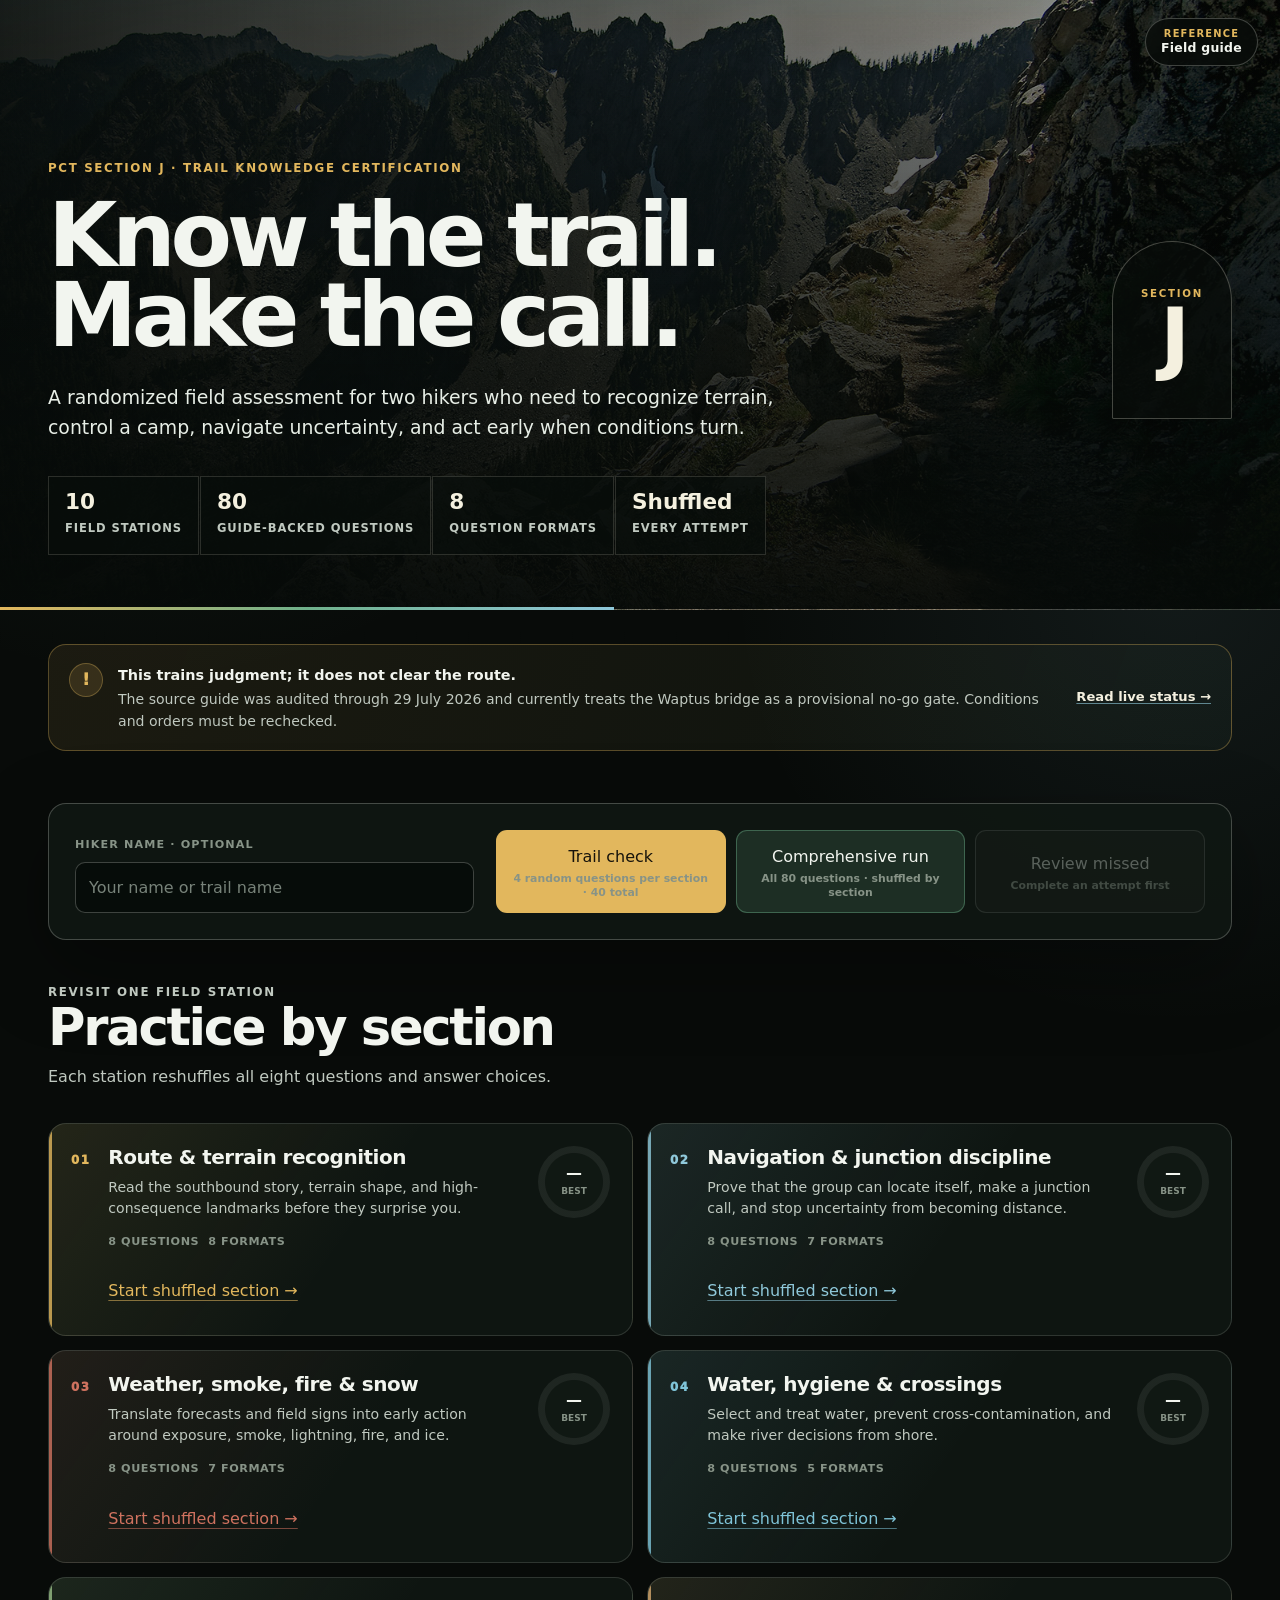
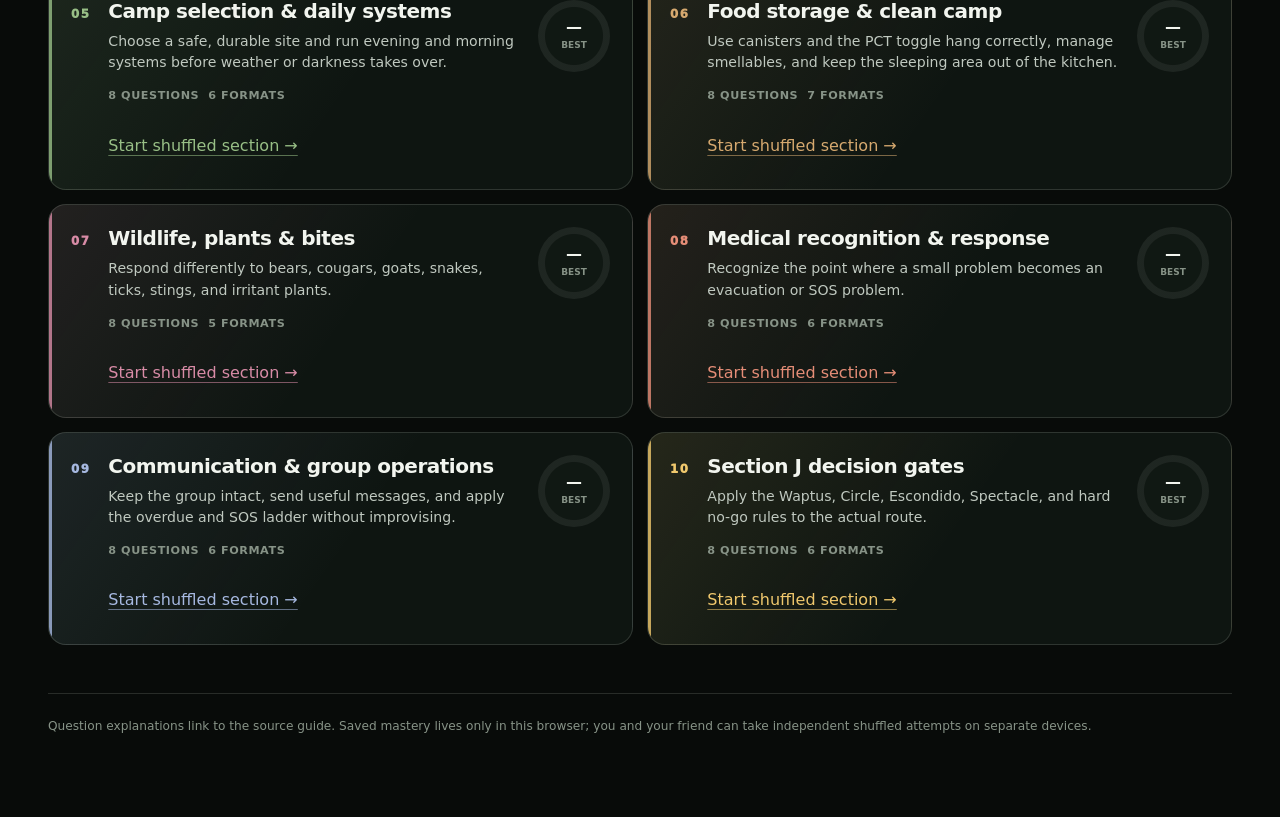
==== quiz.html @ 345c698d "Add randomized Section J trail quiz" ====
<!doctype html>
<html lang="en">
  <head>
    <meta charset="utf-8" />
    <meta name="viewport" content="width=device-width, initial-scale=1" />
    <meta name="color-scheme" content="dark" />
    <meta
      name="description"
      content="A randomized, section-based trail knowledge quiz for the PCT Section J field guide."
    />
    <title>Section J Trail Knowledge Check</title>
    <link
      rel="icon"
      href="data:image/svg+xml,%3Csvg xmlns='http://www.w3.org/2000/svg' viewBox='0 0 64 64'%3E%3Crect width='64' height='64' rx='12' fill='%23080c0a'/%3E%3Cpath d='M10 50 28 14l10 19 6-10 10 27H10z' fill='%23e2b75d'/%3E%3C/svg%3E"
    />
    <link rel="stylesheet" href="styles.css?v=20260730b" />
    <link rel="stylesheet" href="quiz.css?v=20260730b" />
  </head>
  <body class="quiz-page">
    <a class="page-switcher" href="index.html">
      <span>Reference</span>
      Field guide
    </a>

    <main id="quiz-app" class="quiz-shell">
      <section id="quiz-loading" class="quiz-loading" aria-live="polite">
        <span class="loading-pulse" aria-hidden="true"></span>
        Preparing the trail deck…
      </section>
    </main>

    <noscript>
      <p class="quiz-noscript">
        This quiz needs JavaScript to shuffle questions, score answers, and save section mastery.
      </p>
    </noscript>

    <script src="quiz-data.js?v=20260730b"></script>
    <script src="quiz.js?v=20260730b"></script>
  </body>
</html>
---- styles.css ----
:root {
  color-scheme: dark;
  --bg: #080b09;
  --surface: #111815;
  --surface-soft: #17211d;
  --surface-cold: #10212a;
  --text: #f2f5ef;
  --muted: #c0c9c0;
  --subtle: #879387;
  --line: rgba(236, 243, 235, 0.14);
  --line-strong: rgba(236, 243, 235, 0.24);
  --evergreen: #6fb18b;
  --glacier: #8fc8da;
  --snow: #f4f0df;
  --sun: #e2b75d;
  --ember: #cf725f;
  --berry: #d88ba6;
  --code: #b9e3ca;
}

* {
  box-sizing: border-box;
}

html {
  scroll-behavior: smooth;
}

body {
  background: var(--bg);
  color: var(--text);
  font: 16px/1.7 ui-sans-serif, system-ui, -apple-system, BlinkMacSystemFont, "Segoe UI", sans-serif;
  margin: 0;
  overflow-x: hidden;
}

a {
  color: var(--glacier);
  text-decoration-color: rgba(143, 200, 218, 0.62);
  text-decoration-thickness: 0.08em;
  text-underline-offset: 0.18em;
}

a:hover {
  color: #c7ecf4;
}

.page-switcher {
  align-items: center;
  backdrop-filter: blur(14px);
  background: rgba(8, 11, 9, 0.82);
  border: 1px solid var(--line-strong);
  border-radius: 999px;
  color: var(--text);
  display: inline-flex;
  flex-direction: column;
  font-size: 0.78rem;
  font-weight: 850;
  gap: 1px;
  letter-spacing: 0.02em;
  line-height: 1.1;
  padding: 10px 15px;
  position: fixed;
  right: 22px;
  text-align: right;
  text-decoration: none;
  top: 18px;
  z-index: 50;
}

.page-switcher span {
  color: var(--sun);
  font-size: 0.62rem;
  letter-spacing: 0.12em;
  text-transform: uppercase;
}

.page-switcher:hover {
  background: rgba(20, 31, 25, 0.94);
  border-color: rgba(143, 200, 218, 0.56);
  color: var(--snow);
}

.markdown-body {
  margin: 0 auto;
  max-width: 1060px;
  padding: 0 0 60px;
  width: min(1060px, calc(100% - 48px));
}

.loading {
  color: var(--muted);
  padding: 64px 0;
}

.guide-hero {
  align-items: end;
  background:
    linear-gradient(180deg, rgba(5, 9, 7, 0.18), rgba(5, 9, 7, 0.82)),
    linear-gradient(90deg, rgba(5, 9, 7, 0.88), rgba(5, 9, 7, 0.22)),
    url("assets/images/section-j-kendall.jpg") center / cover;
  border-bottom: 1px solid var(--line-strong);
  display: grid;
  grid-template-columns: minmax(0, 1fr);
  margin-left: 50%;
  min-height: min(720px, 76vh);
  padding: 96px max(24px, calc((100vw - 1060px) / 2)) 58px;
  transform: translateX(-50%);
  width: 100vw;
}

.guide-hero > div {
  max-width: 980px;
  min-width: 0;
  width: 100%;
}

.markdown-body .guide-hero h1 {
  font-size: 5.2rem;
  line-height: 0.98;
  margin: 0;
  max-width: 980px;
  min-width: 0;
  overflow-wrap: anywhere;
  text-wrap: balance;
}

.hero-kicker {
  color: var(--sun);
  font-size: 0.82rem;
  font-weight: 800;
  margin: 0 0 16px;
  max-width: 100%;
  overflow-wrap: anywhere;
  text-transform: uppercase;
}

.hero-deck {
  color: #edf4eb;
  font-size: 1.24rem;
  line-height: 1.55;
  margin: 24px 0 0;
  max-width: 780px;
  min-width: 0;
  overflow-wrap: anywhere;
}

.hero-facts {
  display: grid;
  gap: 1px;
  grid-template-columns: repeat(4, minmax(0, 1fr));
  margin-top: 34px;
  max-width: 980px;
}

.hero-facts span {
  background: rgba(12, 18, 15, 0.68);
  border: 1px solid rgba(244, 240, 223, 0.14);
  color: var(--muted);
  min-width: 0;
  padding: 14px 16px;
}

.hero-facts strong {
  color: var(--snow);
  display: block;
  font-size: 0.78rem;
  margin-bottom: 4px;
  text-transform: uppercase;
}

.guide-nav {
  border-bottom: 1px solid var(--line-strong);
  border-top: 1px solid var(--line-strong);
  margin: 32px 0 58px;
  padding: 20px 0;
}

.guide-nav-title {
  color: var(--sun);
  font-size: 0.82rem;
  font-weight: 850;
  margin: 0 0 12px;
  text-transform: uppercase;
}

.guide-nav ol {
  display: grid;
  gap: 8px 18px;
  grid-template-columns: repeat(3, minmax(0, 1fr));
  list-style: none;
  margin: 0;
  padding: 0;
}

.guide-nav a {
  color: var(--text);
  display: block;
  font-size: 0.94rem;
  line-height: 1.35;
  text-decoration: none;
}

.guide-nav a:hover {
  color: var(--glacier);
}

.unit-toggle {
  align-items: center;
  display: flex;
  gap: 8px;
  justify-content: flex-end;
  margin: -34px 0 52px;
}

.unit-toggle-label {
  color: var(--sun);
  font-size: 0.76rem;
  font-weight: 850;
  margin-right: 2px;
  text-transform: uppercase;
}

.unit-toggle button {
  appearance: none;
  background: rgba(17, 24, 21, 0.82);
  border: 1px solid var(--line-strong);
  border-radius: 8px;
  color: var(--muted);
  cursor: pointer;
  font: inherit;
  font-size: 0.84rem;
  font-weight: 800;
  line-height: 1;
  min-width: 42px;
  padding: 10px 12px;
}

.unit-toggle button:hover,
.unit-toggle button.is-selected {
  background: rgba(143, 200, 218, 0.15);
  border-color: rgba(143, 200, 218, 0.55);
  color: var(--snow);
}

.altitude-value {
  white-space: nowrap;
}

.trek-profile {
  margin: 30px 0 40px;
}

.trek-profile-shell {
  background:
    linear-gradient(180deg, rgba(143, 200, 218, 0.08), rgba(111, 177, 139, 0.03)),
    #0b1210;
  border: 1px solid var(--line-strong);
  border-radius: 8px;
  overflow: hidden;
}

.trek-profile-svg {
  display: block;
  height: auto;
  min-width: 860px;
  width: 100%;
}

.trek-profile-shell {
  overflow-x: auto;
  scrollbar-color: rgba(143, 200, 218, 0.56) rgba(236, 243, 235, 0.08);
  scrollbar-width: thin;
  -webkit-overflow-scrolling: touch;
}

.trek-profile-gridline {
  stroke: rgba(236, 243, 235, 0.1);
  stroke-width: 1;
}

.trek-profile-distance-line {
  stroke: rgba(236, 243, 235, 0.05);
  stroke-width: 1;
}

.trek-profile-camp-line {
  stroke: rgba(241, 216, 142, 0.42);
  stroke-dasharray: 4 7;
  stroke-width: 1.3;
}

.trek-profile-axis {
  stroke: rgba(236, 243, 235, 0.42);
  stroke-width: 1.2;
}

.trek-profile-area {
  fill: url("#trek-profile-fill");
  opacity: 0.95;
}

.trek-profile-line {
  fill: none;
  stroke: #8fc8da;
  stroke-linecap: round;
  stroke-linejoin: round;
  stroke-width: 4;
}

.trek-profile-marker circle {
  fill: #cfe7f0;
  stroke: #0b1210;
  stroke-width: 2.4;
}

.trek-profile-marker.is-camp circle {
  fill: #f1d88e;
}

.trek-profile-marker:focus-visible circle {
  outline: none;
  stroke: #ffffff;
  stroke-width: 4;
}

.trek-profile-axis-label,
.trek-profile-axis-title,
.trek-profile-camp-label,
.trek-profile-point-label {
  font-family: ui-sans-serif, system-ui, -apple-system, BlinkMacSystemFont, "Segoe UI", sans-serif;
}

.trek-profile-axis-label {
  fill: var(--muted);
  font-size: 14px;
  font-weight: 750;
}

.trek-profile-axis-title {
  fill: var(--muted);
  font-size: 14px;
  font-weight: 800;
}

.trek-profile-camp-label {
  fill: #f1d88e;
  font-size: 13px;
  font-weight: 900;
}

.trek-profile-point-label {
  fill: var(--snow);
  font-size: 14px;
  font-weight: 900;
  paint-order: stroke;
  stroke: #0b1210;
  stroke-linejoin: round;
  stroke-width: 4;
}

.trek-profile-point-altitude {
  fill: var(--muted);
  font-size: 12px;
  font-weight: 850;
}

.trek-profile-list {
  border-top: 1px solid var(--line);
  display: grid;
  gap: 0;
  grid-template-columns: repeat(2, minmax(0, 1fr));
  list-style: none;
  margin: 0;
  min-width: 860px;
  padding: 0;
}

.trek-profile-list li {
  border-top: 1px solid rgba(236, 243, 235, 0.06);
  display: grid;
  gap: 5px;
  padding: 13px 16px;
}

.trek-profile-list li:nth-child(odd) {
  border-right: 1px solid rgba(236, 243, 235, 0.06);
}

.trek-profile-list strong {
  color: var(--snow);
  font-size: 0.88rem;
  line-height: 1.25;
}

.trek-profile-list span {
  color: var(--muted);
  font-size: 0.82rem;
  line-height: 1.35;
}

.markdown-body > :first-child:not(.guide-hero) {
  margin-top: 64px;
}

.markdown-body h1,
.markdown-body h2,
.markdown-body h3,
.markdown-body h4,
.markdown-body h5,
.markdown-body h6 {
  line-height: 1.18;
  margin: 2.2em 0 0.72em;
  overflow-wrap: anywhere;
}

.markdown-body h1 {
  font-size: 3.1rem;
}

.markdown-body h2 {
  border-top: 1px solid var(--line);
  color: var(--snow);
  font-size: 2.05rem;
  padding-top: 1.2em;
}

.markdown-body h3 {
  color: #e3ece2;
  font-size: 1.42rem;
}

.markdown-body h4 {
  color: var(--sun);
  font-size: 1rem;
}

.markdown-body h5,
.markdown-body h6 {
  color: var(--muted);
  font-size: 0.95rem;
  text-transform: uppercase;
}

.markdown-body p,
.markdown-body li,
.markdown-body dd {
  color: var(--text);
  overflow-wrap: anywhere;
  word-break: normal;
}

.markdown-body p,
.markdown-body ul,
.markdown-body ol,
.markdown-body dl {
  margin: 0 0 1.08em;
}

.markdown-body ul,
.markdown-body ol {
  padding-left: 1.35em;
}

.markdown-body li + li {
  margin-top: 0.32em;
}

.markdown-body strong {
  color: var(--snow);
}

.markdown-body em {
  color: #dce8dd;
}

.markdown-body hr,
.footnotes-sep {
  border: 0;
  border-top: 1px solid var(--line);
  margin: 34px 0;
}

.quick-grid {
  display: grid;
  gap: 14px;
  grid-template-columns: repeat(3, minmax(0, 1fr));
  margin: 24px 0 38px;
}

.quick-grid > div {
  background: var(--surface);
  border: 1px solid var(--line);
  border-radius: 8px;
  min-width: 0;
  padding: 18px;
}

.quick-grid strong {
  color: var(--sun);
  display: block;
  font-size: 0.78rem;
  margin-bottom: 8px;
  text-transform: uppercase;
}

blockquote {
  border-left: 3px solid var(--evergreen);
  color: var(--muted);
  margin: 24px 0;
  padding: 2px 0 2px 18px;
}

blockquote p {
  color: var(--muted);
}

.callout {
  background: rgba(17, 24, 21, 0.82);
  border: 1px solid var(--line);
  border-left: 5px solid var(--evergreen);
  border-radius: 8px;
  margin: 26px 0 32px;
  padding: 16px 18px 16px 20px;
}

.callout p:last-child,
.callout ul:last-child,
.callout ol:last-child {
  margin-bottom: 0;
}

.callout::before {
  color: var(--sun);
  content: attr(data-callout);
  display: block;
  font-size: 0.74rem;
  font-weight: 850;
  margin-bottom: 8px;
  text-transform: uppercase;
}

.callout-tip,
.callout-field,
.callout-gear {
  border-left-color: var(--evergreen);
}

.callout-note,
.callout-water {
  border-left-color: var(--glacier);
}

.callout-important,
.callout-decision,
.callout-check {
  border-left-color: var(--sun);
}

.callout-warning,
.callout-caution,
.callout-emergency,
.callout-fire {
  border-left-color: var(--ember);
}

.table-wrap {
  border-bottom: 1px solid var(--line-strong);
  border-top: 1px solid var(--line-strong);
  margin: 28px 0 38px;
  overflow: visible;
}

.table-wrap.is-wide {
  margin-left: 50%;
  transform: translateX(-50%);
  width: min(1480px, calc(100vw - 48px));
}

.table-wrap.is-dense {
  width: min(1680px, calc(100vw - 32px));
}

table {
  border-collapse: collapse;
  min-width: 0;
  table-layout: fixed;
  width: 100%;
}

th,
td {
  border-bottom: 1px solid var(--line);
  overflow-wrap: anywhere;
  padding: 12px 13px;
  text-align: left;
  vertical-align: top;
}

th {
  background: rgba(143, 200, 218, 0.09);
  color: var(--snow);
  font-size: 0.78rem;
  font-weight: 850;
  line-height: 1.35;
  text-transform: uppercase;
}

td {
  color: #dde7df;
  font-size: 0.94rem;
  line-height: 1.5;
}

tbody tr:last-child td {
  border-bottom: 0;
}

tbody tr:hover {
  background: rgba(255, 255, 255, 0.028);
}

.table-wrap.is-wide th,
.table-wrap.is-wide td {
  padding-left: 10px;
  padding-right: 10px;
}

.table-wrap.is-dense th,
.table-wrap.is-dense td {
  padding: 9px 7px;
}

.table-wrap.is-dense th {
  font-size: 0.67rem;
}

.table-wrap.is-dense td {
  font-size: 0.79rem;
  line-height: 1.42;
}

pre {
  background: #080d0b;
  border: 1px solid var(--line);
  border-radius: 8px;
  margin: 22px 0 30px;
  overflow-x: auto;
  padding: 18px;
  position: relative;
}

pre[data-language]::before {
  color: var(--subtle);
  content: attr(data-language);
  font-size: 0.72rem;
  font-weight: 850;
  position: absolute;
  right: 12px;
  text-transform: uppercase;
  top: 8px;
}

code,
kbd,
samp {
  font-family: "SFMono-Regular", Consolas, "Liberation Mono", monospace;
}

code {
  color: var(--code);
  font-size: 0.92em;
}

:not(pre) > code {
  background: rgba(143, 200, 218, 0.09);
  border: 1px solid rgba(143, 200, 218, 0.18);
  border-radius: 4px;
  padding: 0.08em 0.28em;
}

mark {
  background: rgba(226, 183, 93, 0.28);
  color: #fff8df;
  padding: 0 0.12em;
}

.contains-task-list {
  list-style: none;
  padding-left: 0;
}

.task-list-item {
  align-items: flex-start;
  display: flex;
  gap: 0.55em;
}

.task-list-item input {
  accent-color: var(--evergreen);
  margin-top: 0.4em;
}

.markdown-body img,
.markdown-body video {
  display: block;
  height: auto;
  max-width: 100%;
}

.markdown-body > p > img:only-child,
.markdown-body > img {
  border: 1px solid var(--line);
  border-radius: 8px;
  margin: 24px 0 30px;
}

.diagram-wrap {
  margin: 28px 0 38px;
}

.diagram-wrap.is-wide {
  margin-left: 50%;
  transform: translateX(-50%);
  width: min(1320px, calc(100vw - 48px));
}

.diagram-viewport {
  background:
    linear-gradient(180deg, rgba(236, 243, 235, 0.06), rgba(236, 243, 235, 0.02)),
    #0c1411;
  border: 1px solid var(--line-strong);
  border-radius: 8px;
  overflow-x: auto;
  padding: 22px;
  scrollbar-color: rgba(143, 200, 218, 0.56) rgba(236, 243, 235, 0.08);
  scrollbar-width: thin;
  width: 100%;
  -webkit-overflow-scrolling: touch;
}

.diagram-svg {
  display: block;
  height: auto;
  margin: 0 auto;
  max-width: 100%;
  width: min(100%, var(--diagram-natural-width, 100%));
}

.diagram-wrap.is-tall .diagram-svg {
  max-height: min(820px, 78vh);
  width: auto;
}

.bear-hang-figure {
  margin: 28px 0 38px;
}

.bear-hang-viewport {
  background: #0c1411;
  border: 1px solid var(--line-strong);
  border-radius: 8px;
  overflow-x: auto;
  scrollbar-color: rgba(143, 200, 218, 0.56) rgba(236, 243, 235, 0.08);
  scrollbar-width: thin;
  width: 100%;
  -webkit-overflow-scrolling: touch;
}

.bear-hang-viewport img {
  display: block;
  height: auto;
  max-width: none;
  min-width: 760px;
  width: 100%;
}

.bear-hang-figure figcaption {
  border-left: 2px solid rgba(143, 200, 218, 0.48);
  color: var(--muted);
  font-size: 0.88rem;
  line-height: 1.5;
  margin-top: 10px;
  padding-left: 12px;
}

.diagram-error {
  border-left: 3px solid var(--ember);
  margin: 24px 0 34px;
  padding-left: 16px;
}

.diagram-error pre {
  margin-bottom: 0;
}

.diagram-message {
  color: var(--muted);
  margin: 0 0 12px;
}

.markdown-body div:has(> figure) {
  display: grid;
  gap: 18px;
  grid-template-columns: repeat(3, minmax(0, 1fr));
  margin: 18px 0 38px;
}

.markdown-body div:has(> figure) figure {
  margin: 0;
  min-width: 0;
}

.markdown-body div:has(> figure) img {
  aspect-ratio: 4 / 3;
  border: 1px solid var(--line);
  border-radius: 8px;
  display: block;
  object-fit: cover;
  width: 100%;
}

.markdown-body div:has(> figure) figcaption {
  color: var(--muted);
  font-size: 0.86rem;
  line-height: 1.45;
  padding: 10px 2px 0;
}

.photo-grid,
.figure-grid {
  display: grid;
  gap: 16px;
  grid-template-columns: repeat(12, minmax(0, 1fr));
  margin: 26px 0 42px;
}

.photo-grid > figure,
.figure-grid > figure {
  grid-column: span 4;
  margin: 0;
  min-width: 0;
}

.photo-grid.is-two > figure,
.figure-grid.is-two > figure {
  grid-column: span 6;
}

.photo-grid.is-featured > figure:first-child,
.figure-grid.is-featured > figure:first-child {
  grid-column: span 7;
  grid-row: span 2;
}

.photo-grid.is-featured > figure:not(:first-child),
.figure-grid.is-featured > figure:not(:first-child) {
  grid-column: span 5;
}

.photo-grid.is-tight,
.figure-grid.is-tight {
  gap: 10px;
}

.photo-grid img,
.figure-grid img {
  aspect-ratio: 4 / 3;
  border: 1px solid var(--line);
  border-radius: 8px;
  display: block;
  object-fit: cover;
  width: 100%;
}

.photo-grid.is-panorama img,
.figure-grid.is-panorama img {
  aspect-ratio: 16 / 9;
}

.photo-grid figcaption,
.figure-grid figcaption {
  border-left: 2px solid rgba(143, 200, 218, 0.48);
  color: var(--muted);
  font-size: 0.84rem;
  line-height: 1.42;
  margin-top: 10px;
  padding: 0 0 0 10px;
}

.figure-plate {
  margin: 30px 0 42px;
}

.figure-plate img {
  aspect-ratio: var(--figure-ratio, 16 / 10);
  border: 1px solid var(--line-strong);
  border-radius: 8px;
  object-fit: cover;
  width: 100%;
}

.figure-plate figcaption {
  border-bottom: 1px solid var(--line);
  color: var(--muted);
  font-size: 0.88rem;
  line-height: 1.5;
  padding: 12px 0 14px;
}

.field-manual,
.manual-panel {
  background:
    linear-gradient(180deg, rgba(143, 200, 218, 0.08), rgba(111, 177, 139, 0.04)),
    rgba(12, 18, 15, 0.9);
  border: 1px solid var(--line-strong);
  border-radius: 8px;
  margin: 32px 0 40px;
  padding: 22px;
  position: relative;
}

.field-manual::before,
.manual-panel::before {
  color: var(--sun);
  content: "Field manual";
  display: block;
  font-size: 0.72rem;
  font-weight: 850;
  letter-spacing: 0;
  margin-bottom: 12px;
  text-transform: uppercase;
}

.manual-panel::before {
  content: "Manual panel";
}

.field-manual[data-label]::before,
.manual-panel[data-label]::before {
  content: attr(data-label);
}

.field-manual > h2:first-child,
.field-manual > h3:first-child,
.field-manual > h4:first-child,
.manual-panel > h2:first-child,
.manual-panel > h3:first-child,
.manual-panel > h4:first-child {
  border-top: 0;
  margin-top: 0;
  padding-top: 0;
}

.field-manual > :last-child,
.manual-panel > :last-child,
.manual-grid > :last-child,
.procedure-card > :last-child,
.expert-drill > :last-child,
.drill-grid > :last-child,
.gear-item > :last-child,
.mini-diagram > :last-child {
  margin-bottom: 0;
}

.manual-kicker {
  color: var(--glacier);
  font-size: 0.76rem;
  font-weight: 850;
  margin: 0 0 8px;
  text-transform: uppercase;
}

.manual-title {
  color: var(--snow);
  font-size: 1.28rem;
  line-height: 1.2;
  margin: 0 0 12px;
}

.manual-grid {
  background: var(--line);
  border: 1px solid var(--line);
  border-radius: 8px;
  display: grid;
  gap: 1px;
  grid-template-columns: repeat(3, minmax(0, 1fr));
  margin: 18px 0 6px;
  overflow: hidden;
}

.manual-grid > * {
  background: rgba(8, 13, 11, 0.92);
  margin: 0;
  min-width: 0;
  padding: 14px 16px;
}

.manual-rule {
  border-top: 1px solid var(--line);
  color: #dfe9df;
  margin: 18px 0 0;
  padding-top: 14px;
}

.procedure {
  counter-reset: procedure-step;
  display: grid;
  gap: 12px;
  margin: 28px 0 40px;
}

.procedure-card {
  background: rgba(17, 24, 21, 0.86);
  border: 1px solid var(--line);
  border-left: 4px solid var(--glacier);
  border-radius: 8px;
  counter-increment: procedure-step;
  display: grid;
  gap: 4px 16px;
  grid-template-columns: 4.2rem minmax(0, 1fr);
  min-width: 0;
  padding: 16px 18px 16px 14px;
}

.procedure-card::before {
  color: var(--sun);
  content: counter(procedure-step, decimal-leading-zero);
  font-size: 1.12rem;
  font-weight: 850;
  grid-row: 1 / span 4;
  line-height: 1;
  padding-top: 0.18em;
}

.procedure-card[data-step]::before {
  content: attr(data-step);
}

.procedure-card.is-critical {
  border-left-color: var(--ember);
}

.procedure-card.is-check {
  border-left-color: var(--sun);
}

.procedure-card > * {
  grid-column: 2;
  margin-bottom: 0.46em;
}

.procedure-card > h3:first-child,
.procedure-card > h4:first-child,
.procedure-card > h5:first-child {
  color: var(--snow);
  margin: 0 0 0.28em;
}

.expert-drill {
  background:
    linear-gradient(90deg, rgba(226, 183, 93, 0.12), transparent 42%),
    rgba(15, 21, 18, 0.92);
  border: 1px solid var(--line-strong);
  border-radius: 8px;
  border-top: 3px solid var(--sun);
  margin: 30px 0 40px;
  padding: 20px 22px;
}

.expert-drill::before {
  color: var(--sun);
  content: "Expert drill";
  display: block;
  font-size: 0.72rem;
  font-weight: 850;
  margin-bottom: 10px;
  text-transform: uppercase;
}

.expert-drill[data-label]::before {
  content: attr(data-label);
}

.drill-grid {
  background: var(--line);
  border: 1px solid var(--line);
  border-radius: 8px;
  display: grid;
  gap: 1px;
  grid-template-columns: repeat(3, minmax(0, 1fr));
  margin: 16px 0 4px;
  overflow: hidden;
}

.drill-grid > * {
  background: rgba(8, 13, 11, 0.9);
  margin: 0;
  min-width: 0;
  padding: 13px 15px;
}

.drill-step {
  border-top: 1px solid var(--line);
  margin-top: 16px;
  padding-top: 14px;
}

.drill-metric {
  color: var(--glacier);
  display: block;
  font-size: 0.76rem;
  font-weight: 850;
  margin-bottom: 5px;
  text-transform: uppercase;
}

.hazard-matrix {
  background: var(--line);
  border: 1px solid var(--line-strong);
  border-radius: 8px;
  display: grid;
  gap: 1px;
  grid-template-columns: minmax(180px, 1.05fr) repeat(3, minmax(0, 1fr));
  margin: 28px 0 40px;
  overflow: hidden;
}

.hazard-matrix > * {
  background: rgba(12, 18, 15, 0.94);
  margin: 0;
  min-width: 0;
  padding: 13px 15px;
}

.hazard-head {
  background: rgba(143, 200, 218, 0.11);
  color: var(--snow);
  font-size: 0.74rem;
  font-weight: 850;
  text-transform: uppercase;
}

.hazard-level,
.risk-low,
.risk-moderate,
.risk-high,
.risk-severe {
  border-left: 3px solid var(--evergreen);
  color: var(--snow);
  font-weight: 800;
  padding-left: 10px;
}

.risk-moderate {
  border-left-color: var(--sun);
}

.risk-high {
  border-left-color: var(--ember);
}

.risk-severe {
  border-left-color: var(--berry);
}

.packing-grid,
.gear-grid {
  display: grid;
  gap: 12px;
  grid-template-columns: repeat(auto-fit, minmax(min(230px, 100%), 1fr));
  margin: 26px 0 40px;
}

.gear-item {
  background: rgba(17, 24, 21, 0.84);
  border: 1px solid var(--line);
  border-radius: 8px;
  min-width: 0;
  padding: 16px;
}

.gear-item strong {
  color: var(--snow);
}

.gear-meta,
.gear-weight {
  color: var(--glacier);
  display: inline-block;
  font-size: 0.75rem;
  font-weight: 850;
  margin: 0 8px 8px 0;
  text-transform: uppercase;
}

.gear-check {
  list-style: none;
  margin: 12px 0 0;
  padding: 0;
}

.gear-check li {
  margin: 0;
  padding-left: 1.45em;
  position: relative;
}

.gear-check li + li {
  margin-top: 0.42em;
}

.gear-check li::before {
  border: 1px solid var(--evergreen);
  border-radius: 3px;
  content: "";
  height: 0.72em;
  left: 0;
  position: absolute;
  top: 0.46em;
  width: 0.72em;
}

.mini-diagram {
  background:
    linear-gradient(180deg, rgba(143, 200, 218, 0.08), rgba(111, 177, 139, 0.03)),
    repeating-linear-gradient(90deg, rgba(236, 243, 235, 0.045) 0 1px, transparent 1px 24px),
    #0c1411;
  border: 1px solid var(--line-strong);
  border-radius: 8px;
  margin: 28px 0 40px;
  overflow: hidden;
  padding: 18px;
}

.mini-diagram-grid {
  display: grid;
  gap: 10px;
  grid-template-columns: repeat(auto-fit, minmax(min(160px, 100%), 1fr));
}

.mini-flow {
  align-items: center;
  display: flex;
  gap: 10px;
  min-width: 0;
}

.mini-node {
  background: rgba(8, 13, 11, 0.84);
  border: 1px solid rgba(143, 200, 218, 0.34);
  border-radius: 7px;
  color: var(--text);
  min-width: 0;
  padding: 10px 12px;
}

.mini-node strong {
  color: var(--sun);
  display: block;
  font-size: 0.74rem;
  margin-bottom: 4px;
  text-transform: uppercase;
}

.mini-arrow {
  background: var(--glacier);
  flex: 0 0 30px;
  height: 1px;
  position: relative;
}

.mini-arrow::after {
  border-bottom: 4px solid transparent;
  border-left: 6px solid var(--glacier);
  border-top: 4px solid transparent;
  content: "";
  position: absolute;
  right: -1px;
  top: -3.5px;
}

.table-wrap:has(.instruction-table),
.table-wrap:has(.dense-instruction-table),
.table-wrap:has(.hazard-table),
.table-wrap:has(.gear-table) {
  background: rgba(8, 13, 11, 0.44);
  border-color: var(--line-strong);
  overflow-x: auto;
  scrollbar-color: rgba(143, 200, 218, 0.56) rgba(236, 243, 235, 0.08);
  scrollbar-width: thin;
  -webkit-overflow-scrolling: touch;
}

.instruction-table,
.dense-instruction-table,
.hazard-table,
.gear-table {
  min-width: min(860px, 100%);
}

.instruction-table th,
.dense-instruction-table th,
.hazard-table th,
.gear-table th {
  background: rgba(111, 177, 139, 0.11);
}

.instruction-table td,
.dense-instruction-table td {
  line-height: 1.44;
}

.dense-instruction-table th,
.dense-instruction-table td {
  padding: 9px 8px;
}

.dense-instruction-table th {
  font-size: 0.68rem;
}

.dense-instruction-table td {
  font-size: 0.82rem;
}

.hazard-table tbody td:first-child,
.gear-table tbody td:first-child {
  color: var(--snow);
  font-weight: 800;
}

.hazard-table .risk-low,
.hazard-table .risk-moderate,
.hazard-table .risk-high,
.hazard-table .risk-severe {
  display: block;
  min-height: 100%;
}

.footnotes {
  color: var(--muted);
  font-size: 0.9rem;
}

.footnotes-list {
  padding-left: 1.3em;
}

.footnote-backref {
  color: var(--sun);
  text-decoration: none;
}

@media (max-width: 980px) {
  .markdown-body .guide-hero h1 {
    font-size: 4.15rem;
  }

  .hero-facts,
  .quick-grid,
  .guide-nav ol {
    grid-template-columns: repeat(2, minmax(0, 1fr));
  }

  .markdown-body div:has(> figure) {
    grid-template-columns: repeat(2, minmax(0, 1fr));
  }

  .photo-grid > figure,
  .figure-grid > figure,
  .photo-grid.is-featured > figure:first-child,
  .figure-grid.is-featured > figure:first-child,
  .photo-grid.is-featured > figure:not(:first-child),
  .figure-grid.is-featured > figure:not(:first-child) {
    grid-column: span 6;
    grid-row: auto;
  }

  .manual-grid,
  .drill-grid {
    grid-template-columns: repeat(2, minmax(0, 1fr));
  }

  .hazard-matrix {
    grid-template-columns: repeat(2, minmax(0, 1fr));
  }

}

@media (max-width: 900px) {
  .table-wrap,
  .table-wrap.is-wide,
  .table-wrap.is-dense {
    border: 0;
    margin: 20px 0 34px;
    transform: none;
    width: auto;
  }

  table,
  thead,
  tbody,
  tr,
  th,
  td {
    display: block;
    min-width: 0;
    width: 100%;
  }

  thead {
    height: 1px;
    overflow: hidden;
    position: absolute;
    width: 1px;
  }

  tbody {
    display: grid;
    gap: 14px;
  }

  tbody tr,
  tbody tr:hover {
    background: rgba(17, 24, 21, 0.86);
    border: 1px solid var(--line);
    border-radius: 8px;
    overflow: hidden;
  }

  th,
  td,
  .table-wrap.is-dense th,
  .table-wrap.is-dense td {
    padding: 11px 12px;
  }

  td,
  .table-wrap.is-dense td {
    border-bottom: 1px solid var(--line);
    display: grid;
    font-size: 0.92rem;
    gap: 8px;
    grid-template-columns: minmax(98px, 30%) minmax(0, 1fr);
    line-height: 1.48;
  }

  td:last-child {
    border-bottom: 0;
  }

  td::before {
    color: var(--sun);
    content: attr(data-label);
    font-size: 0.7rem;
    font-weight: 850;
    line-height: 1.35;
    text-transform: uppercase;
  }
}

@media (max-width: 720px) {
  body {
    font-size: 15px;
  }

  .markdown-body {
    width: calc(100% - 28px);
  }

  .guide-page .page-switcher {
    right: 12px;
    top: 10px;
  }

  .guide-hero {
    margin-left: -14px;
    min-height: 74vh;
    padding: 76px 18px 34px;
    transform: none;
    width: calc(100% + 28px);
  }

  .guide-hero > div {
    max-width: 100%;
    min-width: 0;
  }

  .markdown-body .guide-hero h1 {
    font-size: 2.8rem;
    max-width: 100%;
    text-wrap: auto;
  }

  .hero-deck {
    font-size: 1rem;
    max-width: 100%;
  }

  .hero-facts,
  .quick-grid,
  .guide-nav ol {
    grid-template-columns: 1fr;
  }

  .hero-facts span {
    padding: 12px 14px;
  }

  .unit-toggle {
    justify-content: flex-start;
    margin: -28px 0 38px;
  }

  .markdown-body h1 {
    font-size: 2.1rem;
  }

  .markdown-body h2 {
    font-size: 1.55rem;
  }

  .markdown-body h3 {
    font-size: 1.24rem;
  }

  .markdown-body div:has(> figure) {
    grid-template-columns: 1fr;
  }

  .markdown-body div:has(> figure) img {
    aspect-ratio: 16 / 10;
  }

  .photo-grid,
  .figure-grid,
  .manual-grid,
  .drill-grid,
  .hazard-matrix {
    grid-template-columns: 1fr;
  }

  .trek-profile-svg,
  .trek-profile-list {
    min-width: 760px;
  }

  .trek-profile-list {
    grid-template-columns: 1fr;
  }

  .trek-profile-list li:nth-child(odd) {
    border-right: 0;
  }

  .photo-grid > figure,
  .figure-grid > figure,
  .photo-grid.is-two > figure,
  .figure-grid.is-two > figure,
  .photo-grid.is-featured > figure:first-child,
  .figure-grid.is-featured > figure:first-child,
  .photo-grid.is-featured > figure:not(:first-child),
  .figure-grid.is-featured > figure:not(:first-child) {
    grid-column: auto;
  }

  .field-manual,
  .manual-panel,
  .expert-drill,
  .mini-diagram {
    padding: 17px;
  }

  .procedure-card {
    grid-template-columns: 3.2rem minmax(0, 1fr);
    padding: 14px;
  }

  .mini-flow {
    align-items: stretch;
    flex-direction: column;
  }

  .mini-arrow {
    flex: 0 0 22px;
    height: 22px;
    margin-left: 14px;
    width: 1px;
  }

  .mini-arrow::after {
    border-left: 4px solid transparent;
    border-right: 4px solid transparent;
    border-top: 6px solid var(--glacier);
    bottom: -1px;
    left: -3.5px;
    right: auto;
    top: auto;
  }

  td,
  .table-wrap.is-dense td {
    grid-template-columns: minmax(88px, 34%) minmax(0, 1fr);
    padding: 10px 11px;
  }

  pre,
  .diagram-viewport {
    margin-left: -2px;
    margin-right: -2px;
    padding: 15px;
  }

  .diagram-wrap.is-wide {
    margin-left: -14px;
    transform: none;
    width: calc(100% + 28px);
  }

  .diagram-wrap.is-wide .diagram-svg {
    max-width: none;
    width: min(var(--diagram-natural-width, 760px), 980px);
  }

  .diagram-wrap.is-tall .diagram-svg {
    max-height: none;
    width: min(100%, var(--diagram-natural-width, 100%));
  }
}
---- quiz.css ----
:root {
  --quiz-bg: #080b09;
  --quiz-panel: rgba(15, 23, 19, 0.94);
  --quiz-panel-raised: #15211b;
  --quiz-panel-soft: #101813;
  --quiz-trail: rgba(226, 183, 93, 0.82);
  --quiz-correct: #8bd3a2;
  --quiz-wrong: #e58d77;
  --quiz-focus: #a9e0ef;
  --quiz-radius: 18px;
  --quiz-shadow: 0 28px 80px rgba(0, 0, 0, 0.34);
}

html {
  background: var(--quiz-bg);
}

.quiz-page {
  background:
    radial-gradient(circle at 12% 7%, rgba(111, 177, 139, 0.11), transparent 32rem),
    radial-gradient(circle at 92% 24%, rgba(143, 200, 218, 0.08), transparent 28rem),
    var(--quiz-bg);
  min-height: 100vh;
}

.quiz-page::before {
  background-image:
    linear-gradient(rgba(236, 243, 235, 0.025) 1px, transparent 1px),
    linear-gradient(90deg, rgba(236, 243, 235, 0.025) 1px, transparent 1px);
  background-size: 52px 52px;
  content: "";
  inset: 0;
  mask-image: linear-gradient(to bottom, black, transparent 78%);
  pointer-events: none;
  position: fixed;
}

.quiz-page button,
.quiz-page input,
.quiz-page select,
.quiz-page textarea {
  font: inherit;
}

.quiz-page button {
  -webkit-tap-highlight-color: transparent;
}

.quiz-page :focus-visible {
  outline: 3px solid var(--quiz-focus);
  outline-offset: 3px;
}

.quiz-shell {
  margin: 0 auto;
  max-width: 1240px;
  min-height: 100vh;
  padding: 0 28px 80px;
  position: relative;
}

.quiz-loading {
  align-items: center;
  color: var(--muted);
  display: flex;
  font-weight: 750;
  gap: 12px;
  justify-content: center;
  min-height: 80vh;
}

.loading-pulse {
  animation: pulse-marker 1.2s ease-in-out infinite;
  background: var(--sun);
  border-radius: 50%;
  box-shadow: 0 0 0 7px rgba(226, 183, 93, 0.12);
  height: 10px;
  width: 10px;
}

.quiz-noscript {
  background: #2a1714;
  border: 1px solid rgba(229, 141, 119, 0.48);
  color: var(--text);
  margin: 32px auto;
  max-width: 720px;
  padding: 18px;
}

.quiz-hero {
  align-items: end;
  background:
    linear-gradient(180deg, rgba(6, 10, 8, 0.08), rgba(6, 10, 8, 0.94)),
    linear-gradient(90deg, rgba(6, 10, 8, 0.9), rgba(6, 10, 8, 0.3)),
    url("assets/images/section-j-kendall.jpg") center 42% / cover;
  border-bottom: 1px solid var(--line-strong);
  display: grid;
  grid-template-columns: minmax(0, 1fr) auto;
  margin-left: 50%;
  min-height: 610px;
  padding: 104px max(28px, calc((100vw - 1184px) / 2)) 54px;
  position: relative;
  transform: translateX(-50%);
  width: 100vw;
}

.quiz-hero::after {
  background: linear-gradient(90deg, var(--sun), var(--evergreen), var(--glacier));
  bottom: -1px;
  content: "";
  height: 3px;
  left: 0;
  position: absolute;
  width: min(48vw, 720px);
}

.quiz-hero-copy {
  max-width: 900px;
}

.quiz-kicker,
.section-eyebrow {
  color: var(--sun);
  font-size: 0.74rem;
  font-weight: 900;
  letter-spacing: 0.14em;
  margin: 0 0 18px;
  text-transform: uppercase;
}

.quiz-hero h1 {
  font-size: clamp(3.2rem, 7vw, 6.8rem);
  letter-spacing: -0.06em;
  line-height: 0.89;
  margin: 0;
  max-width: 940px;
  text-wrap: balance;
}

.quiz-hero-deck {
  color: #e7eee6;
  font-size: 1.18rem;
  line-height: 1.6;
  margin: 26px 0 0;
  max-width: 760px;
}

.quiz-hero-stats {
  display: flex;
  flex-wrap: wrap;
  gap: 1px;
  margin-top: 34px;
}

.quiz-hero-stat {
  background: rgba(8, 13, 10, 0.72);
  border: 1px solid rgba(244, 240, 223, 0.15);
  min-width: 145px;
  padding: 14px 16px;
}

.quiz-hero-stat strong {
  color: var(--snow);
  display: block;
  font-size: 1.35rem;
  line-height: 1;
}

.quiz-hero-stat span {
  color: var(--muted);
  font-size: 0.72rem;
  font-weight: 800;
  letter-spacing: 0.08em;
  text-transform: uppercase;
}

.trail-badge {
  align-items: center;
  align-self: center;
  background: rgba(8, 13, 10, 0.76);
  border: 1px solid rgba(244, 240, 223, 0.26);
  border-radius: 999px 999px 24px 24px;
  box-shadow: 0 24px 70px rgba(0, 0, 0, 0.32);
  display: flex;
  flex-direction: column;
  height: 178px;
  justify-content: center;
  margin-left: 32px;
  width: 120px;
}

.trail-badge span {
  color: var(--sun);
  font-size: 0.64rem;
  font-weight: 900;
  letter-spacing: 0.17em;
  text-transform: uppercase;
}

.trail-badge strong {
  color: var(--snow);
  font-size: 5rem;
  letter-spacing: -0.08em;
  line-height: 0.9;
}

.quiz-advisory {
  align-items: start;
  background: linear-gradient(110deg, rgba(226, 183, 93, 0.09), rgba(111, 177, 139, 0.04));
  border: 1px solid rgba(226, 183, 93, 0.34);
  border-radius: var(--quiz-radius);
  display: grid;
  gap: 15px;
  grid-template-columns: auto minmax(0, 1fr) auto;
  margin: 34px 0 52px;
  padding: 18px 20px;
}

.advisory-mark {
  align-items: center;
  background: rgba(226, 183, 93, 0.14);
  border: 1px solid rgba(226, 183, 93, 0.32);
  border-radius: 50%;
  color: var(--sun);
  display: flex;
  font-weight: 950;
  height: 34px;
  justify-content: center;
  width: 34px;
}

.quiz-advisory strong {
  display: block;
  font-size: 0.9rem;
  margin-bottom: 2px;
}

.quiz-advisory p {
  color: var(--muted);
  font-size: 0.88rem;
  line-height: 1.5;
  margin: 0;
}

.quiz-advisory a {
  align-self: center;
  color: var(--snow);
  font-size: 0.82rem;
  font-weight: 850;
  white-space: nowrap;
}

.quiz-dashboard {
  display: grid;
  gap: 32px;
}

.quiz-control-panel {
  align-items: end;
  background: var(--quiz-panel);
  border: 1px solid var(--line-strong);
  border-radius: var(--quiz-radius);
  box-shadow: var(--quiz-shadow);
  display: grid;
  gap: 22px;
  grid-template-columns: minmax(210px, 0.72fr) minmax(0, 1.28fr);
  padding: 26px;
}

.field-label {
  color: var(--subtle);
  display: block;
  font-size: 0.7rem;
  font-weight: 900;
  letter-spacing: 0.1em;
  margin-bottom: 8px;
  text-transform: uppercase;
}

.player-field input,
.short-answer,
.scenario-answer,
.match-select {
  appearance: none;
  background: rgba(5, 10, 7, 0.72);
  border: 1px solid var(--line-strong);
  border-radius: 10px;
  color: var(--text);
  min-height: 48px;
  padding: 11px 13px;
  width: 100%;
}

.player-field input::placeholder,
.short-answer::placeholder,
.scenario-answer::placeholder {
  color: #778279;
}

.quiz-mode-actions {
  display: grid;
  gap: 10px;
  grid-template-columns: repeat(3, minmax(0, 1fr));
}

.primary-button,
.secondary-button,
.ghost-button,
.text-button,
.self-grade-button,
.order-button {
  border: 0;
  cursor: pointer;
  font-weight: 850;
}

.primary-button,
.secondary-button,
.ghost-button {
  border-radius: 11px;
  min-height: 50px;
  padding: 12px 17px;
}

.primary-button {
  background: var(--sun);
  color: #16130b;
}

.primary-button:hover {
  background: #f1ca72;
}

.secondary-button {
  background: rgba(111, 177, 139, 0.16);
  border: 1px solid rgba(111, 177, 139, 0.42);
  color: var(--text);
}

.secondary-button:hover {
  background: rgba(111, 177, 139, 0.25);
}

.ghost-button {
  background: rgba(236, 243, 235, 0.04);
  border: 1px solid var(--line-strong);
  color: var(--muted);
}

.ghost-button:hover:not(:disabled) {
  background: rgba(143, 200, 218, 0.1);
  border-color: rgba(143, 200, 218, 0.45);
  color: var(--text);
}

.ghost-button:disabled,
.primary-button:disabled,
.secondary-button:disabled {
  cursor: not-allowed;
  opacity: 0.42;
}

.button-note {
  color: var(--subtle);
  display: block;
  font-size: 0.68rem;
  font-weight: 650;
  line-height: 1.3;
  margin-top: 2px;
}

.section-heading {
  align-items: end;
  display: flex;
  gap: 20px;
  justify-content: space-between;
}

.section-heading h2,
.results-heading h1 {
  font-size: clamp(2rem, 4vw, 3.6rem);
  letter-spacing: -0.045em;
  line-height: 1;
  margin: 0;
}

.section-heading p {
  color: var(--muted);
  margin: 10px 0 0;
}

.section-grid {
  display: grid;
  gap: 14px;
  grid-template-columns: repeat(2, minmax(0, 1fr));
}

.section-card {
  background:
    linear-gradient(125deg, color-mix(in srgb, var(--section-color) 10%, transparent), transparent 52%),
    var(--quiz-panel);
  border: 1px solid var(--line);
  border-radius: var(--quiz-radius);
  display: grid;
  gap: 18px;
  grid-template-columns: auto minmax(0, 1fr) auto;
  min-height: 172px;
  overflow: hidden;
  padding: 22px;
  position: relative;
}

.section-card::before {
  background: var(--section-color);
  content: "";
  height: 100%;
  left: 0;
  opacity: 0.8;
  position: absolute;
  top: 0;
  width: 3px;
}

.section-number {
  color: var(--section-color);
  font-size: 0.74rem;
  font-weight: 950;
  letter-spacing: 0.12em;
  padding-top: 4px;
}

.section-card h3 {
  font-size: 1.25rem;
  letter-spacing: -0.025em;
  line-height: 1.15;
  margin: 0;
}

.section-card p {
  color: var(--muted);
  font-size: 0.88rem;
  line-height: 1.5;
  margin: 8px 0 13px;
}

.section-meta {
  color: var(--subtle);
  display: flex;
  flex-wrap: wrap;
  font-size: 0.7rem;
  font-weight: 800;
  gap: 9px;
  letter-spacing: 0.05em;
  text-transform: uppercase;
}

.mastery-ring {
  --score: 0;
  align-items: center;
  background:
    radial-gradient(circle, #101813 56%, transparent 58%),
    conic-gradient(var(--section-color) calc(var(--score) * 1%), rgba(236, 243, 235, 0.08) 0);
  border-radius: 50%;
  display: flex;
  flex-direction: column;
  height: 72px;
  justify-content: center;
  width: 72px;
}

.mastery-ring strong {
  font-size: 1rem;
  line-height: 1;
}

.mastery-ring span {
  color: var(--subtle);
  font-size: 0.56rem;
  font-weight: 850;
  margin-top: 3px;
  text-transform: uppercase;
}

.section-start {
  align-self: end;
  align-items: center;
  background: transparent;
  border: 0;
  color: var(--section-color);
  cursor: pointer;
  display: inline-flex;
  font-size: 0.78rem;
  font-weight: 900;
  grid-column: 2 / 4;
  justify-self: start;
  min-height: 44px;
  padding: 8px 0;
  text-decoration: underline;
  text-decoration-color: color-mix(in srgb, var(--section-color) 55%, transparent);
  text-underline-offset: 4px;
}

.question-view {
  min-height: 100vh;
  padding-top: 22px;
}

.quiz-topbar {
  align-items: center;
  display: grid;
  gap: 18px;
  grid-template-columns: auto minmax(0, 1fr) auto;
  min-height: 78px;
}

.text-button {
  background: transparent;
  color: var(--muted);
  min-height: 44px;
  padding: 8px 0;
}

.text-button:hover {
  color: var(--snow);
}

.progress-shell {
  justify-self: center;
  max-width: 660px;
  width: 100%;
}

.progress-meta {
  color: var(--muted);
  display: flex;
  font-size: 0.7rem;
  font-weight: 850;
  justify-content: space-between;
  letter-spacing: 0.06em;
  margin-bottom: 7px;
  text-transform: uppercase;
}

.progress-track {
  background: rgba(236, 243, 235, 0.08);
  border-radius: 999px;
  height: 5px;
  overflow: hidden;
}

.progress-fill {
  background: linear-gradient(90deg, var(--sun), var(--evergreen), var(--glacier));
  border-radius: inherit;
  height: 100%;
  transition: width 280ms ease;
}

.quiz-mode-pill {
  border: 1px solid var(--line-strong);
  border-radius: 999px;
  color: var(--subtle);
  font-size: 0.66rem;
  font-weight: 850;
  letter-spacing: 0.08em;
  padding: 8px 11px;
  text-transform: uppercase;
}

.quiz-workspace {
  display: grid;
  gap: 24px;
  grid-template-columns: 210px minmax(0, 1fr);
  margin-top: 28px;
}

.trail-ribbon {
  align-self: start;
  background: rgba(13, 20, 16, 0.76);
  border: 1px solid var(--line);
  border-radius: var(--quiz-radius);
  padding: 19px 15px;
  position: sticky;
  top: 22px;
}

.trail-ribbon-title {
  color: var(--subtle);
  font-size: 0.66rem;
  font-weight: 900;
  letter-spacing: 0.1em;
  margin: 0 0 16px;
  text-transform: uppercase;
}

.ribbon-list {
  display: grid;
  gap: 3px;
  list-style: none;
  margin: 0;
  padding: 0;
}

.ribbon-item {
  align-items: center;
  border-radius: 8px;
  color: #768179;
  display: grid;
  font-size: 0.7rem;
  font-weight: 750;
  gap: 9px;
  grid-template-columns: 18px minmax(0, 1fr);
  line-height: 1.3;
  padding: 7px 8px;
}

.ribbon-item::before {
  background: rgba(236, 243, 235, 0.09);
  border-radius: 50%;
  content: "";
  height: 8px;
  justify-self: center;
  width: 8px;
}

.ribbon-item.is-current {
  background: color-mix(in srgb, var(--ribbon-color) 12%, transparent);
  color: var(--text);
}

.ribbon-item.is-current::before {
  background: var(--ribbon-color);
  box-shadow: 0 0 0 5px color-mix(in srgb, var(--ribbon-color) 14%, transparent);
}

.ribbon-item.is-complete {
  color: var(--muted);
}

.ribbon-item.is-complete::before {
  background: var(--evergreen);
}

.question-stage {
  min-width: 0;
}

.question-card {
  background:
    linear-gradient(150deg, color-mix(in srgb, var(--question-color) 9%, transparent), transparent 40%),
    var(--quiz-panel);
  border: 1px solid var(--line-strong);
  border-radius: 24px;
  box-shadow: var(--quiz-shadow);
  min-height: 590px;
  overflow: hidden;
  padding: clamp(24px, 5vw, 50px);
  position: relative;
}

.question-card::before {
  background: var(--question-color);
  content: "";
  height: 4px;
  left: 0;
  position: absolute;
  top: 0;
  width: 100%;
}

.question-meta {
  align-items: center;
  display: flex;
  flex-wrap: wrap;
  gap: 9px;
  margin-bottom: 28px;
}

.question-section-tag,
.question-type-tag {
  border: 1px solid var(--line-strong);
  border-radius: 999px;
  font-size: 0.67rem;
  font-weight: 900;
  letter-spacing: 0.08em;
  padding: 7px 10px;
  text-transform: uppercase;
}

.question-section-tag {
  background: color-mix(in srgb, var(--question-color) 12%, transparent);
  border-color: color-mix(in srgb, var(--question-color) 40%, transparent);
  color: var(--question-color);
}

.question-type-tag {
  color: var(--subtle);
}

.question-counter {
  color: var(--subtle);
  font-size: 0.72rem;
  font-weight: 850;
  margin-left: auto;
}

.question-prompt {
  font-size: clamp(1.65rem, 3.3vw, 2.8rem);
  letter-spacing: -0.04em;
  line-height: 1.12;
  margin: 0;
  max-width: 920px;
  text-wrap: balance;
}

.question-instruction {
  color: var(--muted);
  font-size: 0.9rem;
  margin: 12px 0 0;
}

.question-media {
  background: #0b1210;
  border: 1px solid var(--line-strong);
  border-radius: 14px;
  margin: 26px 0 0;
  overflow: hidden;
}

.question-media img {
  aspect-ratio: 16 / 7;
  display: block;
  object-fit: cover;
  width: 100%;
}

.question-media.is-diagram {
  overflow-x: auto;
}

.question-media.is-diagram img {
  aspect-ratio: auto;
  min-width: 720px;
  object-fit: contain;
}

.question-media figcaption {
  color: var(--subtle);
  font-size: 0.75rem;
  padding: 9px 12px 11px;
}

.answer-area {
  margin-top: 30px;
}

.option-grid {
  display: grid;
  gap: 10px;
  grid-template-columns: repeat(2, minmax(0, 1fr));
}

.option-card {
  cursor: pointer;
  min-width: 0;
  position: relative;
}

.option-card input {
  height: 1px;
  opacity: 0;
  position: absolute;
  width: 1px;
}

.option-body {
  align-items: center;
  background: rgba(5, 10, 7, 0.54);
  border: 1px solid var(--line);
  border-radius: 12px;
  color: var(--muted);
  display: grid;
  gap: 12px;
  grid-template-columns: 30px minmax(0, 1fr);
  height: 100%;
  line-height: 1.42;
  min-height: 68px;
  padding: 13px 15px;
  transition:
    background 140ms ease,
    border-color 140ms ease,
    transform 140ms ease;
}

.option-mark {
  align-items: center;
  border: 1px solid rgba(236, 243, 235, 0.26);
  border-radius: 50%;
  color: var(--subtle);
  display: flex;
  font-size: 0.68rem;
  font-weight: 900;
  height: 28px;
  justify-content: center;
  width: 28px;
}

.option-card:hover .option-body {
  background: rgba(236, 243, 235, 0.06);
  border-color: rgba(143, 200, 218, 0.38);
}

.option-card input:checked + .option-body {
  background: color-mix(in srgb, var(--question-color) 13%, rgba(5, 10, 7, 0.7));
  border-color: color-mix(in srgb, var(--question-color) 62%, transparent);
  color: var(--text);
}

.option-card input:focus-visible {
  outline: 0;
}

.option-card input:focus-visible + .option-body {
  outline: 3px solid var(--quiz-focus);
  outline-offset: 3px;
}

.option-card input:checked + .option-body .option-mark {
  background: var(--question-color);
  border-color: var(--question-color);
  color: #07100a;
}

.option-card.is-correct .option-body {
  background: rgba(139, 211, 162, 0.13);
  border-color: rgba(139, 211, 162, 0.72);
  color: var(--text);
}

.option-card.is-wrong .option-body {
  background: rgba(229, 141, 119, 0.1);
  border-color: rgba(229, 141, 119, 0.65);
}

.order-list {
  display: grid;
  gap: 8px;
  list-style: none;
  margin: 0;
  padding: 0;
}

.order-item {
  align-items: center;
  background: rgba(5, 10, 7, 0.56);
  border: 1px solid var(--line);
  border-radius: 12px;
  display: grid;
  gap: 12px;
  grid-template-columns: 34px minmax(0, 1fr) auto;
  min-height: 62px;
  padding: 9px 10px;
}

.order-position {
  align-items: center;
  background: rgba(226, 183, 93, 0.11);
  border-radius: 9px;
  color: var(--sun);
  display: flex;
  font-size: 0.8rem;
  font-weight: 900;
  height: 34px;
  justify-content: center;
  width: 34px;
}

.order-copy {
  color: var(--muted);
  line-height: 1.4;
}

.order-controls {
  display: flex;
  gap: 5px;
}

.order-button {
  align-items: center;
  background: rgba(236, 243, 235, 0.05);
  border: 1px solid var(--line);
  border-radius: 8px;
  color: var(--muted);
  display: flex;
  height: 44px;
  justify-content: center;
  width: 44px;
}

.order-button:hover:not(:disabled) {
  border-color: rgba(143, 200, 218, 0.5);
  color: var(--snow);
}

.order-button:disabled {
  cursor: not-allowed;
  opacity: 0.26;
}

.match-grid {
  display: grid;
  gap: 9px;
}

.match-row {
  align-items: center;
  background: rgba(5, 10, 7, 0.48);
  border: 1px solid var(--line);
  border-radius: 12px;
  display: grid;
  gap: 14px;
  grid-template-columns: minmax(130px, 0.66fr) minmax(190px, 1.34fr);
  padding: 12px 13px;
}

.match-term {
  color: var(--snow);
  font-size: 0.86rem;
  font-weight: 850;
}

.match-select {
  color-scheme: dark;
  min-height: 42px;
}

.short-answer {
  font-size: 1rem;
  max-width: 760px;
}

.scenario-answer {
  line-height: 1.55;
  min-height: 150px;
  resize: vertical;
}

.scenario-hint {
  color: var(--subtle);
  font-size: 0.8rem;
  margin: 8px 0 0;
}

.question-actions {
  align-items: center;
  border-top: 1px solid var(--line);
  display: flex;
  gap: 12px;
  justify-content: flex-end;
  margin-top: 30px;
  padding-top: 22px;
}

.question-actions .primary-button {
  min-width: 160px;
}

.answer-feedback {
  background: rgba(5, 10, 7, 0.58);
  border: 1px solid var(--line);
  border-radius: 14px;
  margin-top: 24px;
  padding: 19px 20px;
}

.answer-feedback.is-correct {
  border-color: rgba(139, 211, 162, 0.52);
}

.answer-feedback.is-wrong {
  border-color: rgba(229, 141, 119, 0.54);
}

.feedback-title {
  align-items: center;
  display: flex;
  font-size: 1rem;
  gap: 8px;
  margin: 0 0 7px;
}

.feedback-title .feedback-icon {
  align-items: center;
  background: rgba(236, 243, 235, 0.08);
  border-radius: 50%;
  display: flex;
  height: 26px;
  justify-content: center;
  width: 26px;
}

.answer-feedback.is-correct .feedback-icon {
  color: var(--quiz-correct);
}

.answer-feedback.is-wrong .feedback-icon {
  color: var(--quiz-wrong);
}

.answer-feedback p {
  color: var(--muted);
  line-height: 1.6;
  margin: 0;
}

.answer-feedback .answer-key {
  background: rgba(236, 243, 235, 0.045);
  border-left: 2px solid var(--sun);
  color: var(--text);
  margin-top: 14px;
  padding: 10px 12px;
}

.guide-deep-link {
  display: inline-block;
  font-size: 0.8rem;
  font-weight: 850;
  margin-top: 12px;
}

.rubric-list {
  color: var(--muted);
  margin: 13px 0 0;
  padding-left: 1.2rem;
}

.rubric-list li + li {
  margin-top: 6px;
}

.self-grade {
  display: flex;
  flex-wrap: wrap;
  gap: 9px;
  margin-top: 17px;
}

.self-grade-button {
  border-radius: 9px;
  min-height: 44px;
  padding: 9px 13px;
}

.self-grade-button.is-pass {
  background: rgba(139, 211, 162, 0.15);
  border: 1px solid rgba(139, 211, 162, 0.46);
  color: var(--quiz-correct);
}

.self-grade-button.is-review {
  background: rgba(229, 141, 119, 0.12);
  border: 1px solid rgba(229, 141, 119, 0.42);
  color: #f0aa98;
}

.results-view {
  padding-top: 96px;
}

.results-heading {
  align-items: end;
  display: grid;
  gap: 34px;
  grid-template-columns: minmax(0, 1fr) auto;
  margin-bottom: 38px;
}

.results-heading p {
  color: var(--muted);
  margin: 13px 0 0;
  max-width: 690px;
}

.score-orbit {
  --score: 0;
  align-items: center;
  background:
    radial-gradient(circle, var(--quiz-bg) 54%, transparent 55%),
    conic-gradient(var(--sun) calc(var(--score) * 1%), rgba(236, 243, 235, 0.08) 0);
  border-radius: 50%;
  display: flex;
  flex-direction: column;
  height: 156px;
  justify-content: center;
  width: 156px;
}

.score-orbit strong {
  font-size: 2.55rem;
  letter-spacing: -0.05em;
  line-height: 1;
}

.score-orbit span {
  color: var(--subtle);
  font-size: 0.65rem;
  font-weight: 900;
  margin-top: 5px;
  text-transform: uppercase;
}

.results-actions {
  display: flex;
  flex-wrap: wrap;
  gap: 10px;
  margin-bottom: 34px;
}

.results-grid {
  display: grid;
  gap: 12px;
  grid-template-columns: repeat(2, minmax(0, 1fr));
}

.result-section {
  background: var(--quiz-panel);
  border: 1px solid var(--line);
  border-radius: 14px;
  display: grid;
  gap: 16px;
  grid-template-columns: auto minmax(0, 1fr) auto;
  padding: 17px 18px;
}

.result-section-number {
  color: var(--result-color);
  font-size: 0.7rem;
  font-weight: 950;
}

.result-section h3 {
  font-size: 0.98rem;
  margin: 0;
}

.result-section p {
  color: var(--subtle);
  font-size: 0.75rem;
  margin: 4px 0 0;
}

.result-section strong {
  color: var(--result-color);
  font-size: 1.2rem;
}

.review-panel {
  background: rgba(229, 141, 119, 0.06);
  border: 1px solid rgba(229, 141, 119, 0.28);
  border-radius: var(--quiz-radius);
  margin-top: 26px;
  padding: 22px;
}

.review-panel h2 {
  font-size: 1.25rem;
  margin: 0 0 8px;
}

.review-panel p {
  color: var(--muted);
  margin: 0;
}

.review-list {
  display: grid;
  gap: 8px;
  list-style: none;
  margin: 17px 0 0;
  padding: 0;
}

.review-list li {
  align-items: start;
  background: rgba(5, 10, 7, 0.44);
  border: 1px solid var(--line);
  border-radius: 10px;
  display: grid;
  gap: 10px;
  grid-template-columns: auto minmax(0, 1fr);
  padding: 11px 12px;
}

.review-list span {
  color: var(--quiz-wrong);
  font-weight: 900;
}

.review-list p {
  color: var(--text);
  font-size: 0.84rem;
  line-height: 1.45;
}

.quiz-footer {
  border-top: 1px solid var(--line);
  color: var(--subtle);
  font-size: 0.76rem;
  margin-top: 48px;
  padding-top: 22px;
}

[hidden] {
  display: none !important;
}

@keyframes pulse-marker {
  0%,
  100% {
    opacity: 0.6;
    transform: scale(0.88);
  }
  50% {
    opacity: 1;
    transform: scale(1.08);
  }
}

@media (prefers-reduced-motion: reduce) {
  *,
  *::before,
  *::after {
    scroll-behavior: auto !important;
    transition-duration: 0.01ms !important;
  }

  .loading-pulse {
    animation: none;
  }
}

@media (max-width: 980px) {
  .quiz-hero {
    min-height: 560px;
  }

  .quiz-control-panel {
    grid-template-columns: 1fr;
  }

  .section-grid,
  .results-grid {
    grid-template-columns: 1fr;
  }

  .quiz-workspace {
    grid-template-columns: 1fr;
  }

  .trail-ribbon {
    overflow-x: auto;
    position: static;
  }

  .trail-ribbon-title {
    margin-bottom: 10px;
  }

  .ribbon-list {
    display: flex;
    min-width: max-content;
  }

  .ribbon-item {
    max-width: 150px;
  }
}

@media (max-width: 720px) {
  .quiz-page .page-switcher {
    right: 11px;
    top: 10px;
  }

  .quiz-shell {
    padding: 0 14px 56px;
  }

  .quiz-hero {
    align-items: end;
    display: block;
    margin-left: -14px;
    min-height: 650px;
    padding: 100px 18px 40px;
    transform: none;
    width: calc(100% + 28px);
  }

  .quiz-hero h1 {
    font-size: clamp(3.15rem, 15vw, 4.7rem);
  }

  .quiz-hero-deck {
    font-size: 1rem;
  }

  .quiz-hero-stats {
    display: grid;
    grid-template-columns: repeat(2, minmax(0, 1fr));
  }

  .quiz-hero-stat {
    min-width: 0;
  }

  .trail-badge {
    display: none;
  }

  .quiz-advisory {
    grid-template-columns: auto minmax(0, 1fr);
    margin: 22px 0 38px;
  }

  .quiz-advisory a {
    grid-column: 2;
  }

  .quiz-control-panel {
    padding: 18px;
  }

  .quiz-mode-actions {
    grid-template-columns: 1fr;
  }

  .section-heading {
    align-items: start;
    flex-direction: column;
  }

  .section-card {
    grid-template-columns: auto minmax(0, 1fr);
    padding: 19px 17px;
  }

  .mastery-ring {
    grid-column: 1;
    grid-row: 2;
    height: 58px;
    width: 58px;
  }

  .section-start {
    grid-column: 2;
  }

  .question-view {
    padding-top: 8px;
  }

  .quiz-topbar {
    gap: 10px;
    grid-template-columns: auto minmax(0, 1fr);
  }

  .quiz-mode-pill {
    display: none;
  }

  .progress-meta span:first-child {
    display: none;
  }

  .question-card {
    border-radius: 18px;
    min-height: 0;
    padding: 25px 18px;
  }

  .question-meta {
    margin-bottom: 21px;
  }

  .question-section-tag {
    max-width: 190px;
    overflow: hidden;
    text-overflow: ellipsis;
    white-space: nowrap;
  }

  .question-type-tag {
    display: none;
  }

  .question-prompt {
    font-size: 1.72rem;
    text-wrap: auto;
  }

  .option-grid {
    grid-template-columns: 1fr;
  }

  .option-body {
    min-height: 62px;
  }

  .order-item {
    grid-template-columns: 30px minmax(0, 1fr);
  }

  .order-controls {
    grid-column: 2;
  }

  .match-row {
    grid-template-columns: 1fr;
  }

  .question-actions {
    align-items: stretch;
    flex-direction: column;
  }

  .question-actions .primary-button,
  .question-actions .ghost-button {
    width: 100%;
  }

  .results-view {
    padding-top: 76px;
  }

  .results-heading {
    align-items: start;
    grid-template-columns: 1fr;
  }

  .score-orbit {
    height: 130px;
    width: 130px;
  }

  .result-section {
    grid-template-columns: auto minmax(0, 1fr);
  }

  .result-section > strong {
    grid-column: 2;
  }
}
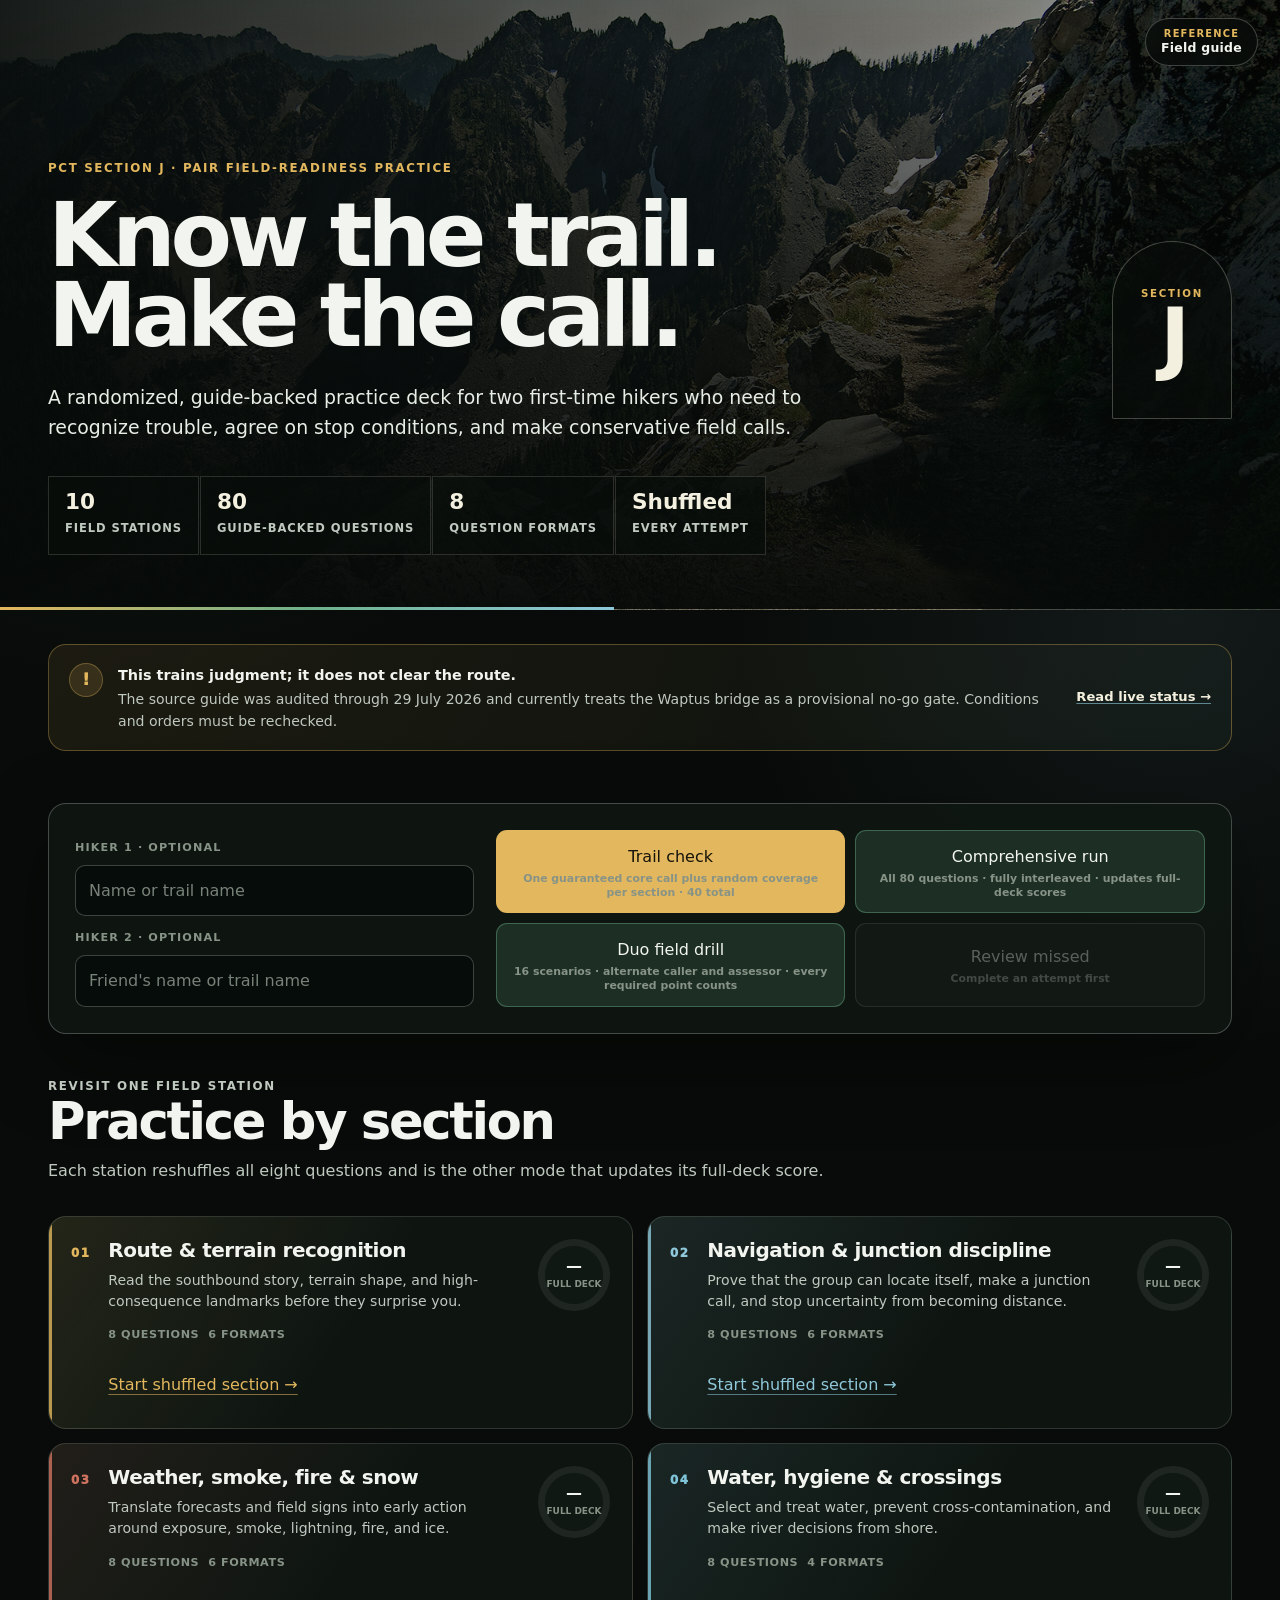
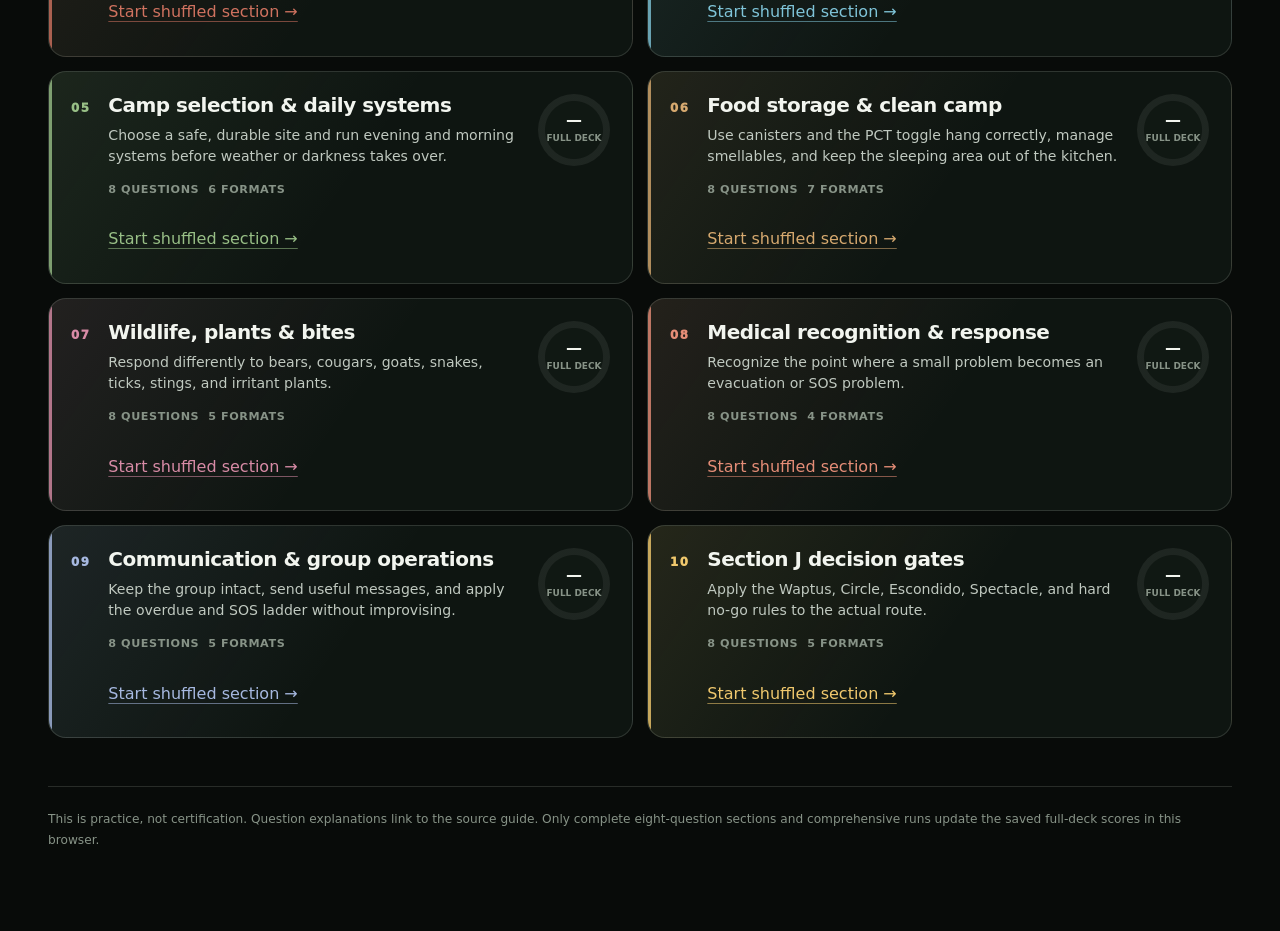
==== commit af3fe5dd: "Make trail quiz practical for pairs" ====
--- a/quiz.html
+++ b/quiz.html
@@ -13,8 +13,8 @@
       rel="icon"
       href="data:image/svg+xml,%3Csvg xmlns='http://www.w3.org/2000/svg' viewBox='0 0 64 64'%3E%3Crect width='64' height='64' rx='12' fill='%23080c0a'/%3E%3Cpath d='M10 50 28 14l10 19 6-10 10 27H10z' fill='%23e2b75d'/%3E%3C/svg%3E"
     />
-    <link rel="stylesheet" href="styles.css?v=20260730b" />
-    <link rel="stylesheet" href="quiz.css?v=20260730b" />
+    <link rel="stylesheet" href="styles.css?v=20260730c" />
+    <link rel="stylesheet" href="quiz.css?v=20260730c" />
   </head>
   <body class="quiz-page">
     <a class="page-switcher" href="index.html">
@@ -31,11 +31,11 @@
 
     <noscript>
       <p class="quiz-noscript">
-        This quiz needs JavaScript to shuffle questions, score answers, and save section mastery.
+        This quiz needs JavaScript to shuffle questions, score answers, and save full-deck section results.
       </p>
     </noscript>
 
-    <script src="quiz-data.js?v=20260730b"></script>
-    <script src="quiz.js?v=20260730b"></script>
+    <script src="quiz-data.js?v=20260730c"></script>
+    <script src="quiz.js?v=20260730c"></script>
   </body>
 </html>
--- a/quiz.css
+++ b/quiz.css
@@ -297,10 +297,15 @@
   color: #778279;
 }
 
+.pair-fields {
+  display: grid;
+  gap: 12px;
+}
+
 .quiz-mode-actions {
   display: grid;
   gap: 10px;
-  grid-template-columns: repeat(3, minmax(0, 1fr));
+  grid-template-columns: repeat(2, minmax(0, 1fr));
 }
 
 .primary-button,
@@ -696,6 +701,18 @@
   color: var(--subtle);
 }
 
+.critical-tag {
+  background: rgba(229, 141, 119, 0.13);
+  border: 1px solid rgba(229, 141, 119, 0.52);
+  border-radius: 999px;
+  color: #f2ae9c;
+  font-size: 0.67rem;
+  font-weight: 950;
+  letter-spacing: 0.08em;
+  padding: 7px 10px;
+  text-transform: uppercase;
+}
+
 .question-counter {
   color: var(--subtle);
   font-size: 0.72rem;
@@ -716,6 +733,37 @@
   color: var(--muted);
   font-size: 0.9rem;
   margin: 12px 0 0;
+}
+
+.role-callout {
+  align-items: center;
+  background: rgba(226, 183, 93, 0.08);
+  border: 1px solid rgba(226, 183, 93, 0.3);
+  border-radius: 12px;
+  display: flex;
+  flex-wrap: wrap;
+  gap: 10px 16px;
+  margin-top: 18px;
+  padding: 13px 15px;
+}
+
+.role-callout span {
+  color: var(--text);
+  display: grid;
+  font-size: 0.92rem;
+  gap: 1px;
+}
+
+.role-callout span strong {
+  color: var(--sun);
+  font-size: 0.62rem;
+  letter-spacing: 0.09em;
+  text-transform: uppercase;
+}
+
+.role-callout small {
+  color: var(--muted);
+  flex-basis: 100%;
 }
 
 .question-media {
@@ -1037,6 +1085,53 @@
   margin-top: 6px;
 }
 
+.rubric-direction {
+  font-size: 0.84rem;
+  margin-top: 13px !important;
+}
+
+.rubric-checklist {
+  border: 0;
+  display: grid;
+  gap: 8px;
+  margin: 15px 0 0;
+  padding: 0;
+}
+
+.rubric-checklist legend {
+  color: var(--subtle);
+  font-size: 0.68rem;
+  font-weight: 900;
+  letter-spacing: 0.09em;
+  margin-bottom: 9px;
+  text-transform: uppercase;
+}
+
+.rubric-checklist label {
+  align-items: start;
+  background: rgba(236, 243, 235, 0.035);
+  border: 1px solid var(--line);
+  border-radius: 9px;
+  cursor: pointer;
+  display: grid;
+  gap: 10px;
+  grid-template-columns: auto minmax(0, 1fr);
+  padding: 10px 11px;
+}
+
+.rubric-checklist input {
+  accent-color: var(--sun);
+  height: 18px;
+  margin: 1px 0 0;
+  width: 18px;
+}
+
+.rubric-checklist span {
+  color: var(--text);
+  font-size: 0.86rem;
+  line-height: 1.45;
+}
+
 .self-grade {
   display: flex;
   flex-wrap: wrap;
@@ -1169,6 +1264,20 @@
 .review-panel p {
   color: var(--muted);
   margin: 0;
+}
+
+.critical-review {
+  background: rgba(229, 141, 119, 0.1);
+  border-color: rgba(229, 141, 119, 0.52);
+}
+
+.clear-critical {
+  background: rgba(139, 211, 162, 0.07);
+  border-color: rgba(139, 211, 162, 0.34);
+}
+
+.pair-result {
+  background: linear-gradient(120deg, rgba(226, 183, 93, 0.08), transparent 62%), var(--quiz-panel);
 }
 
 .review-list {
